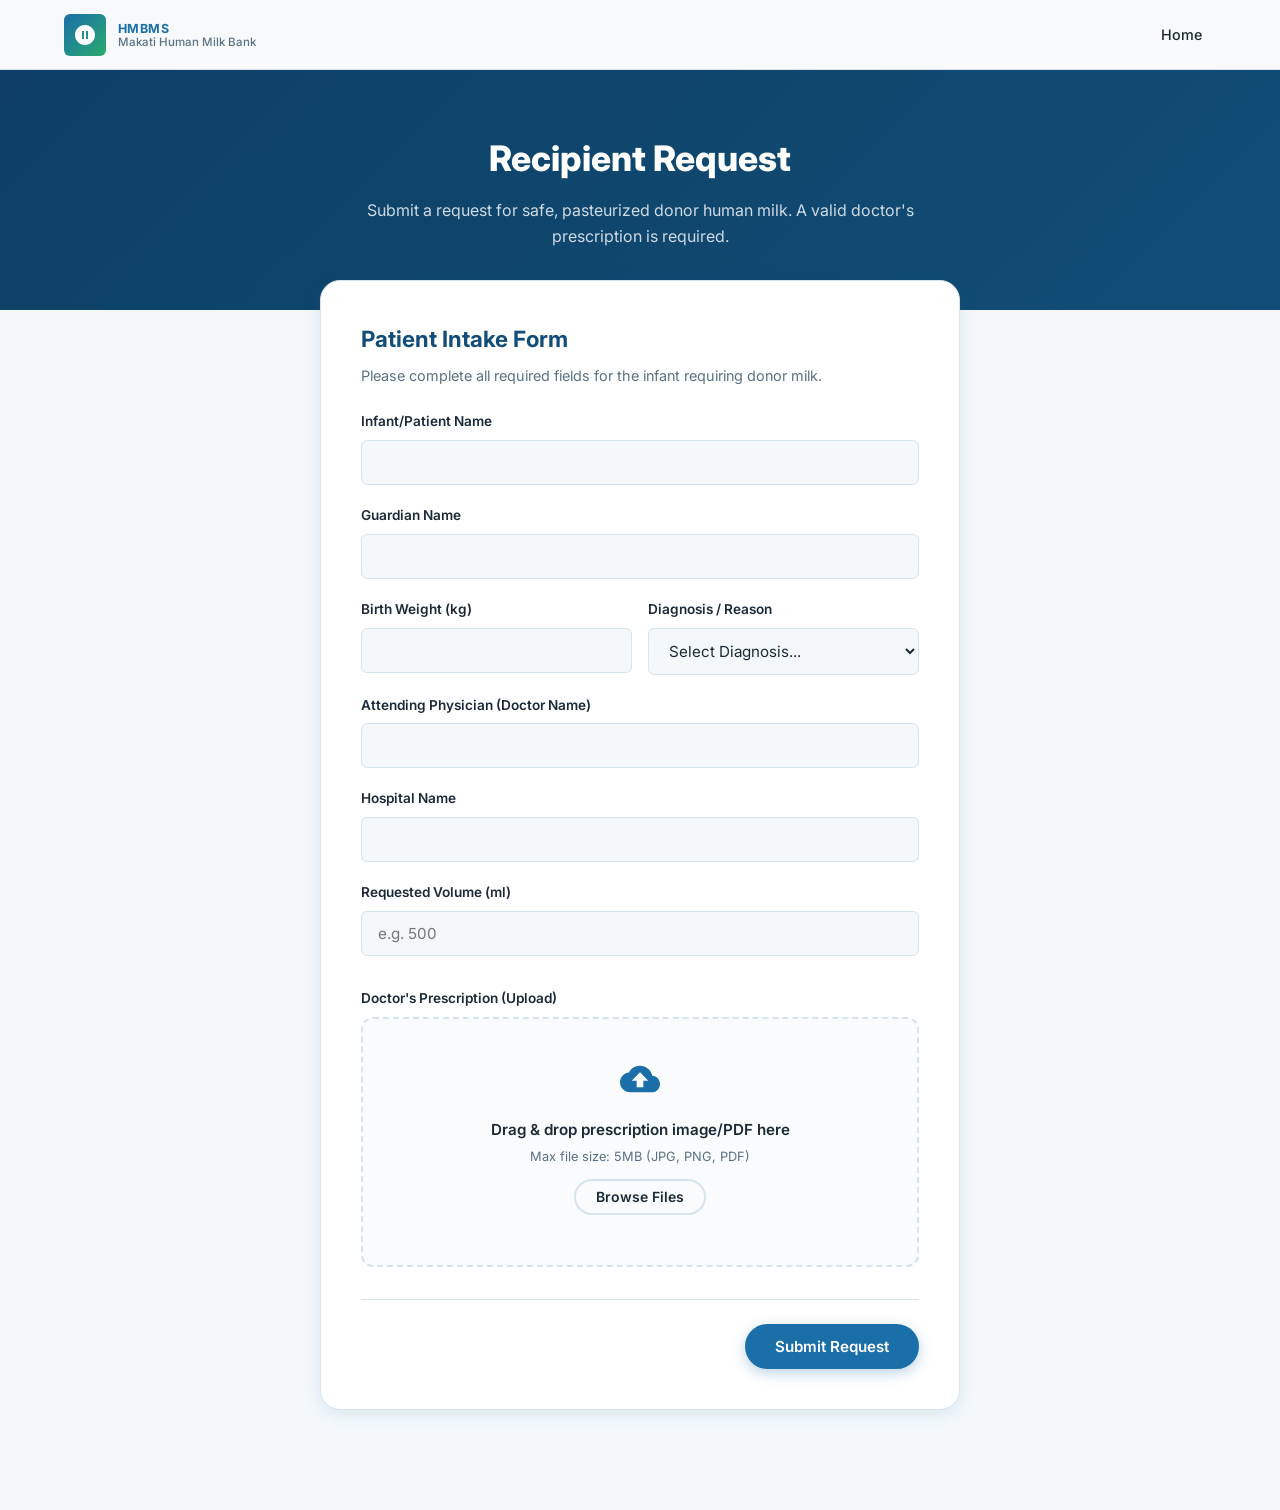
==== hmbms/frontend/recipient-request.html @ 72469253 "first commit" ====
<!DOCTYPE html>
<html lang="en">
<head>
  <meta charset="UTF-8" />
  <meta name="viewport" content="width=device-width, initial-scale=1.0" />
  <title>Request Milk — HMBMS</title>
  <link rel="stylesheet" href="assets/css/style.css" />
  <link rel="icon" type="image/svg+xml" href="data:image/svg+xml,<svg xmlns='http://www.w3.org/2000/svg' viewBox='0 0 100 100'><text y='.9em' font-size='90'>🍼</text></svg>" />
</head>
<body>

  <!-- ─── NAVBAR (Simplified) ─────────────────────────────────── -->
  <nav class="navbar" id="main-navbar">
    <div class="container nav-inner">
      <a href="index.html" class="nav-brand">
        <div class="nav-logo-icon">
          <svg viewBox="0 0 24 24" xmlns="http://www.w3.org/2000/svg" fill="#fff"><path d="M12 2C6.48 2 2 6.48 2 12s4.48 10 10 10 10-4.48 10-10S17.52 2 12 2zm-1 14H9V8h2v8zm4 0h-2V8h2v8z"/></svg>
        </div>
        <div class="nav-brand-text">
          <span class="nav-system-name">HMBMS</span>
          <span class="nav-org-name">Makati Human Milk Bank</span>
        </div>
      </a>
      <ul class="nav-links">
        <li><a href="index.html">Home</a></li>
      </ul>
    </div>
  </nav>

  <!-- ─── PAGE HEADER ─────────────────────────────────────────── -->
  <header class="page-header" style="background: linear-gradient(135deg, var(--clr-hero-bg) 0%, #114d78 100%);">
    <div class="container">
      <h1>Recipient Request</h1>
      <p>Submit a request for safe, pasteurized donor human milk. A valid doctor's prescription is required.</p>
    </div>
  </header>

  <!-- ─── INTAKE FORM ─────────────────────────────────────────── -->
  <main class="container page-content">
    <div class="form-card">
      <h2 class="form-section-title">Patient Intake Form</h2>
      <p class="form-section-desc">Please complete all required fields for the infant requiring donor milk.</p>
      
      <form id="recipient-form">
        <!-- Patient Info -->
        <div class="form-group">
          <label class="form-label">Infant/Patient Name</label>
          <input type="text" class="form-control" required />
        </div>
        <div class="form-group">
          <label class="form-label">Guardian Name</label>
          <input type="text" class="form-control" required />
        </div>

        <div style="display: grid; grid-template-columns: 1fr 1fr; gap: 16px;">
          <div class="form-group">
            <label class="form-label">Birth Weight (kg)</label>
            <input type="number" step="0.01" min="0" class="form-control" id="birth-weight" required />
          </div>
          <div class="form-group">
            <label class="form-label">Diagnosis / Reason</label>
            <select class="form-control" required>
              <option value="">Select Diagnosis...</option>
              <option value="prematurity">Prematurity</option>
              <option value="nicu">NICU Confinement</option>
              <option value="maternal">Maternal Complication</option>
              <option value="other">Other</option>
            </select>
          </div>
        </div>

        <!-- Medical Info -->
        <div class="form-group">
          <label class="form-label">Attending Physician (Doctor Name)</label>
          <input type="text" class="form-control" required />
        </div>
        <div class="form-group">
          <label class="form-label">Hospital Name</label>
          <input type="text" class="form-control" required />
        </div>

        <!-- Volume Request & Quote Box -->
        <div class="form-group">
          <label class="form-label">Requested Volume (ml)</label>
          <input type="number" id="volume-input" class="form-control" min="50" max="2000" placeholder="e.g. 500" required />
        </div>

        <!-- Interactive Quote Box -->
        <div class="quote-box" id="quote-box" style="display: none;">
          <div class="quote-header">Estimated Processing Fee</div>
          <div class="quote-amount" id="quote-amount">₱0.00</div>
          <div class="quote-desc">Subsidized rate for pasteurization and lab testing.</div>
        </div>

        <!-- Prescription Vault Dropzone -->
        <div class="form-group" style="margin-top: 32px;">
          <label class="form-label">Doctor's Prescription (Upload)</label>
          <div class="file-drop-zone" id="file-drop-zone">
            <svg viewBox="0 0 24 24" width="40" height="40" fill="var(--clr-primary)"><path d="M19.35 10.04C18.67 6.59 15.64 4 12 4 9.11 4 6.6 5.64 5.36 8.04 2.34 8.36 0 10.91 0 14c0 3.31 2.69 6 6 6h13c2.76 0 5-2.24 5-5 0-2.64-2.05-4.78-4.65-4.96zM14 13v4h-4v-4H7l5-5 5 5h-3z"/></svg>
            <div class="drop-zone-text">Drag & drop prescription image/PDF here</div>
            <div class="drop-zone-hint">Max file size: 5MB (JPG, PNG, PDF)</div>
            <input type="file" id="prescription-upload" accept="image/*,application/pdf" style="display: none;" />
            <button type="button" class="btn btn-outline-dark btn-sm" onclick="document.getElementById('prescription-upload').click()" style="margin-top: 12px;">Browse Files</button>
            <div id="file-name-display" style="margin-top: 10px; font-weight: 600; color: var(--clr-primary);"></div>
          </div>
        </div>

        <!-- Submit -->
        <div class="form-actions right">
          <button type="button" class="btn btn-primary" id="btn-submit-request">Submit Request</button>
        </div>

      </form>

      <!-- Success View -->
      <div id="request-success" style="display: none; text-align: center; padding: 40px 0;">
        <div style="margin: 0 auto 24px; width: 64px; height: 64px; background: var(--clr-accent-light); border-radius: 50%; display: flex; align-items: center; justify-content: center;">
          <svg viewBox="0 0 24 24" width="32" height="32" fill="var(--clr-accent)"><path d="M9 16.2L4.8 12l-1.4 1.4L9 19 21 7l-1.4-1.4L9 16.2z"/></svg>
        </div>
        <h2 class="form-section-title">Request Submitted</h2>
        <p class="form-section-desc">Your tracking code is <strong>MHB-REQ-9082</strong>. You will be notified once the request is approved.</p>
        <a href="index.html" class="btn btn-outline-dark">Return Home</a>
      </div>

    </div>
  </main>

  <script>
    // Volume -> Quote Calculation
    const volumeInput = document.getElementById('volume-input');
    const quoteBox = document.getElementById('quote-box');
    const quoteAmount = document.getElementById('quote-amount');

    // Prevent non-numeric characters via regex oninput
    volumeInput.addEventListener('input', (e) => {
      e.target.value = e.target.value.replace(/[^0-9]/g, '');
      const vol = parseInt(e.target.value);
      if (vol > 0) {
        quoteBox.style.display = 'block';
        // Mock fee calculation: 2 pesos per ml
        const fee = vol * 2.0; 
        quoteAmount.textContent = '₱' + fee.toLocaleString('en-US', {minimumFractionDigits: 2});
      } else {
        quoteBox.style.display = 'none';
      }
    });

    // Prevent negative numbers on the birth weight
    document.getElementById('birth-weight').addEventListener('input', (e) => {
      if(e.target.value < 0) e.target.value = 0;
    });

    // Dropzone Logic
    const dropZone = document.getElementById('file-drop-zone');
    const fileInput = document.getElementById('prescription-upload');
    const fileNameDisplay = document.getElementById('file-name-display');

    dropZone.addEventListener('dragover', (e) => {
      e.preventDefault();
      dropZone.classList.add('dragover');
    });

    dropZone.addEventListener('dragleave', () => {
      dropZone.classList.remove('dragover');
    });

    dropZone.addEventListener('drop', (e) => {
      e.preventDefault();
      dropZone.classList.remove('dragover');
      if(e.dataTransfer.files.length) {
        fileInput.files = e.dataTransfer.files;
        updateFileName();
      }
    });

    fileInput.addEventListener('change', updateFileName);

    function updateFileName() {
      if(fileInput.files.length > 0) {
        fileNameDisplay.textContent = fileInput.files[0].name;
      }
    }

    // Submit Logic
    document.getElementById('btn-submit-request').addEventListener('click', () => {
      document.getElementById('recipient-form').style.display = 'none';
      document.querySelector('.form-section-title').style.display = 'none';
      document.querySelector('.form-section-desc').style.display = 'none';
      document.getElementById('request-success').style.display = 'block';
    });
  </script>
</body>
</html>
---- hmbms/frontend/assets/css/style.css ----
/* ============================================================
   HMBMS — Human Milk Bank Management System
   Shared Stylesheet — Stage 1
   Color Palette: Medical / Healthcare (whites, soft blues, greens)
   Font: Inter (Google Fonts)
   ============================================================ */

@import url('https://fonts.googleapis.com/css2?family=Inter:wght@300;400;500;600;700;800&display=swap');

/* ── CSS Custom Properties ─────────────────────────────────── */
:root {
  --clr-primary:       #1a6fa8;   /* Deep medical blue         */
  --clr-primary-light: #2e8ecf;   /* Mid blue                  */
  --clr-primary-dark:  #114d78;   /* Dark blue                 */
  --clr-accent:        #2aab6f;   /* Soft healthcare green     */
  --clr-accent-light:  #e6f7f0;   /* Light green tint          */
  --clr-accent-dark:   #1e8054;   /* Dark green                */
  --clr-bg:            #f4f8fb;   /* Off-white blue background */
  --clr-surface:       #ffffff;   /* Card / surface white      */
  --clr-text:          #1c2a38;   /* Dark readable text        */
  --clr-text-muted:    #5a7184;   /* Secondary text            */
  --clr-border:        #d6e4ee;   /* Soft border               */
  --clr-hero-bg:       #0d3f63;   /* Deep hero overlay         */
  --clr-error:         #d9534f;   /* Error red                 */
  --clr-warning:       #e6920a;   /* Warning amber             */

  --shadow-sm: 0 1px 4px rgba(26,111,168,0.08);
  --shadow-md: 0 4px 16px rgba(26,111,168,0.12);
  --shadow-lg: 0 8px 32px rgba(26,111,168,0.18);

  --radius-sm: 6px;
  --radius-md: 12px;
  --radius-lg: 20px;
  --radius-pill: 50px;

  --transition: 0.25s ease;
  --nav-height: 70px;
}

/* ── Reset & Base ───────────────────────────────────────────── */
*, *::before, *::after {
  box-sizing: border-box;
  margin: 0;
  padding: 0;
}

html {
  scroll-behavior: smooth;
  font-size: 16px;
}

body {
  font-family: 'Inter', system-ui, -apple-system, sans-serif;
  background-color: var(--clr-bg);
  color: var(--clr-text);
  line-height: 1.6;
  min-height: 100vh;
}

img {
  max-width: 100%;
  display: block;
}

a {
  color: var(--clr-primary);
  text-decoration: none;
  transition: color var(--transition);
}

a:hover {
  color: var(--clr-primary-dark);
}

ul {
  list-style: none;
}

/* ── Layout Utilities ───────────────────────────────────────── */
.container {
  width: 100%;
  max-width: 1200px;
  margin: 0 auto;
  padding: 0 24px;
}

.section {
  padding: 90px 0;
}

.section-alt {
  background-color: var(--clr-surface);
}

.section-title {
  font-size: 2rem;
  font-weight: 700;
  color: var(--clr-primary-dark);
  margin-bottom: 12px;
  letter-spacing: -0.02em;
}

.section-subtitle {
  font-size: 1.05rem;
  color: var(--clr-text-muted);
  max-width: 620px;
  margin-bottom: 52px;
  line-height: 1.7;
}

.section-header {
  margin-bottom: 0;
}

/* ── Buttons ────────────────────────────────────────────────── */
.btn {
  display: inline-flex;
  align-items: center;
  gap: 8px;
  padding: 13px 28px;
  border-radius: var(--radius-pill);
  font-family: 'Inter', sans-serif;
  font-size: 0.95rem;
  font-weight: 600;
  cursor: pointer;
  border: 2px solid transparent;
  transition: all var(--transition);
  text-decoration: none;
  line-height: 1;
}

.btn-primary {
  background: var(--clr-primary);
  color: #fff;
  border-color: var(--clr-primary);
  box-shadow: 0 4px 14px rgba(26,111,168,0.30);
}

.btn-primary:hover {
  background: var(--clr-primary-dark);
  border-color: var(--clr-primary-dark);
  color: #fff;
  transform: translateY(-2px);
  box-shadow: 0 6px 20px rgba(26,111,168,0.40);
}

.btn-accent {
  background: var(--clr-accent);
  color: #fff;
  border-color: var(--clr-accent);
  box-shadow: 0 4px 14px rgba(42,171,111,0.30);
}

.btn-accent:hover {
  background: var(--clr-accent-dark);
  border-color: var(--clr-accent-dark);
  color: #fff;
  transform: translateY(-2px);
  box-shadow: 0 6px 20px rgba(42,171,111,0.40);
}

.btn-outline {
  background: transparent;
  color: #fff;
  border-color: rgba(255,255,255,0.75);
}

.btn-outline:hover {
  background: rgba(255,255,255,0.15);
  border-color: #fff;
  color: #fff;
  transform: translateY(-2px);
}

.btn-sm {
  padding: 9px 20px;
  font-size: 0.875rem;
}

/* ── NAVBAR ─────────────────────────────────────────────────── */
.navbar {
  position: fixed;
  top: 0;
  left: 0;
  width: 100%;
  height: var(--nav-height);
  background: rgba(255,255,255,0.97);
  backdrop-filter: blur(12px);
  -webkit-backdrop-filter: blur(12px);
  border-bottom: 1px solid var(--clr-border);
  z-index: 1000;
  transition: box-shadow var(--transition);
}

.navbar.scrolled {
  box-shadow: var(--shadow-md);
}

.nav-inner {
  display: flex;
  align-items: center;
  justify-content: space-between;
  height: var(--nav-height);
}

.nav-brand {
  display: flex;
  align-items: center;
  gap: 12px;
  text-decoration: none;
}

.nav-logo-icon {
  width: 42px;
  height: 42px;
  background: linear-gradient(135deg, var(--clr-primary), var(--clr-accent));
  border-radius: var(--radius-sm);
  display: flex;
  align-items: center;
  justify-content: center;
  flex-shrink: 0;
}

.nav-logo-icon svg {
  width: 24px;
  height: 24px;
  fill: #fff;
}

.nav-brand-text {
  display: flex;
  flex-direction: column;
}

.nav-system-name {
  font-size: 0.78rem;
  font-weight: 700;
  color: var(--clr-primary);
  letter-spacing: 0.04em;
  text-transform: uppercase;
  line-height: 1.1;
}

.nav-org-name {
  font-size: 0.72rem;
  font-weight: 500;
  color: var(--clr-text-muted);
  line-height: 1.1;
}

.nav-links {
  display: flex;
  align-items: center;
  gap: 6px;
}

.nav-links a {
  padding: 8px 14px;
  border-radius: var(--radius-sm);
  font-size: 0.9rem;
  font-weight: 500;
  color: var(--clr-text);
  transition: all var(--transition);
}

.nav-links a:hover {
  background: var(--clr-bg);
  color: var(--clr-primary);
}

.nav-links a.active {
  color: var(--clr-primary);
  font-weight: 600;
}

.nav-login-btn {
  background: var(--clr-primary) !important;
  color: #fff !important;
  padding: 9px 22px !important;
  border-radius: var(--radius-pill) !important;
  box-shadow: 0 3px 10px rgba(26,111,168,0.25);
}

.nav-login-btn:hover {
  background: var(--clr-primary-dark) !important;
  color: #fff !important;
  transform: translateY(-1px);
  box-shadow: 0 5px 14px rgba(26,111,168,0.35) !important;
}

/* Hamburger */
.nav-toggle {
  display: none;
  flex-direction: column;
  justify-content: center;
  align-items: center;
  width: 40px;
  height: 40px;
  cursor: pointer;
  gap: 5px;
  background: none;
  border: none;
  padding: 4px;
  border-radius: var(--radius-sm);
  transition: background var(--transition);
}

.nav-toggle:hover {
  background: var(--clr-bg);
}

.nav-toggle span {
  display: block;
  width: 22px;
  height: 2px;
  background: var(--clr-text);
  border-radius: 2px;
  transition: all var(--transition);
}

.nav-toggle.open span:nth-child(1) {
  transform: translateY(7px) rotate(45deg);
}

.nav-toggle.open span:nth-child(2) {
  opacity: 0;
}

.nav-toggle.open span:nth-child(3) {
  transform: translateY(-7px) rotate(-45deg);
}

/* ── HERO SECTION ───────────────────────────────────────────── */
.hero {
  position: relative;
  min-height: 100vh;
  display: flex;
  align-items: center;
  background: linear-gradient(135deg, var(--clr-hero-bg) 0%, var(--clr-primary) 55%, #1e7a5a 100%);
  overflow: hidden;
  padding-top: var(--nav-height);
}

.hero-bg-img {
  position: absolute;
  inset: 0;
  width: 100%;
  height: 100%;
  object-fit: cover;
  opacity: 0.18;
  mix-blend-mode: luminosity;
}

.hero-pattern {
  position: absolute;
  inset: 0;
  background-image:
    radial-gradient(circle at 20% 50%, rgba(255,255,255,0.04) 0%, transparent 50%),
    radial-gradient(circle at 80% 20%, rgba(42,171,111,0.15) 0%, transparent 40%),
    radial-gradient(circle at 60% 80%, rgba(26,111,168,0.10) 0%, transparent 40%);
}

.hero-inner {
  position: relative;
  z-index: 2;
  display: grid;
  grid-template-columns: 1fr 1fr;
  gap: 60px;
  align-items: center;
  padding: 80px 0;
}

.hero-badge {
  display: inline-flex;
  align-items: center;
  gap: 8px;
  background: rgba(255,255,255,0.12);
  border: 1px solid rgba(255,255,255,0.20);
  border-radius: var(--radius-pill);
  padding: 6px 16px;
  font-size: 0.8rem;
  font-weight: 600;
  color: rgba(255,255,255,0.90);
  letter-spacing: 0.05em;
  text-transform: uppercase;
  margin-bottom: 20px;
}

.hero-badge-dot {
  width: 7px;
  height: 7px;
  background: var(--clr-accent);
  border-radius: 50%;
  animation: pulse 2s infinite;
}

@keyframes pulse {
  0%, 100% { opacity: 1; transform: scale(1); }
  50%       { opacity: 0.6; transform: scale(1.4); }
}

.hero-headline {
  font-size: clamp(2.4rem, 5vw, 3.6rem);
  font-weight: 800;
  color: #ffffff;
  line-height: 1.15;
  letter-spacing: -0.03em;
  margin-bottom: 20px;
}

.hero-headline .highlight {
  color: #7eebbf;
  position: relative;
}

.hero-subtitle {
  font-size: 1.05rem;
  color: rgba(255,255,255,0.80);
  max-width: 520px;
  line-height: 1.75;
  margin-bottom: 36px;
}

.hero-cta {
  display: flex;
  gap: 14px;
  flex-wrap: wrap;
  margin-bottom: 32px;
}

.tracking-widget {
  background: rgba(255,255,255,0.1);
  border: 1px solid rgba(255,255,255,0.2);
  border-radius: var(--radius-md);
  padding: 16px 20px;
  margin-bottom: 48px;
  max-width: 520px;
  backdrop-filter: blur(8px);
}

.tracking-widget-title {
  color: #fff;
  font-size: 0.85rem;
  font-weight: 600;
  margin-bottom: 12px;
  text-transform: uppercase;
  letter-spacing: 0.05em;
}

.tracking-input-group {
  display: flex;
  gap: 10px;
}

.tracking-input-group .form-control {
  flex: 1;
  padding: 10px 16px;
  border-radius: var(--radius-sm);
  border: 1px solid rgba(255,255,255,0.3);
  background: rgba(255,255,255,0.9);
  color: var(--clr-text);
  font-size: 0.95rem;
  outline: none;
}

.tracking-input-group .form-control:focus {
  border-color: var(--clr-accent);
  box-shadow: 0 0 0 3px rgba(42,171,111,0.2);
}

.tracking-error {
  color: #ffd966;
  font-size: 0.8rem;
  margin-top: 8px;
}

.hero-stats {
  display: flex;
  gap: 32px;
  flex-wrap: wrap;
}

.hero-stat {
  display: flex;
  flex-direction: column;
}

.hero-stat-value {
  font-size: 1.8rem;
  font-weight: 800;
  color: #fff;
  line-height: 1;
}

.hero-stat-label {
  font-size: 0.78rem;
  color: rgba(255,255,255,0.65);
  font-weight: 500;
  margin-top: 4px;
}

/* Hero Visual Panel */
.hero-visual {
  position: relative;
  display: flex;
  justify-content: center;
  align-items: center;
}

.hero-card {
  background: rgba(255,255,255,0.10);
  border: 1px solid rgba(255,255,255,0.18);
  border-radius: var(--radius-lg);
  backdrop-filter: blur(16px);
  padding: 32px;
  width: 100%;
  max-width: 400px;
  box-shadow: 0 20px 60px rgba(0,0,0,0.25);
}

.hero-card-header {
  display: flex;
  align-items: center;
  gap: 12px;
  margin-bottom: 24px;
  padding-bottom: 16px;
  border-bottom: 1px solid rgba(255,255,255,0.15);
}

.hero-card-icon {
  width: 44px;
  height: 44px;
  background: linear-gradient(135deg, var(--clr-accent), #1e8054);
  border-radius: var(--radius-sm);
  display: flex;
  align-items: center;
  justify-content: center;
}

.hero-card-icon svg {
  width: 22px;
  height: 22px;
  fill: #fff;
}

.hero-card-title {
  font-size: 0.9rem;
  font-weight: 700;
  color: #fff;
}

.hero-card-subtitle {
  font-size: 0.75rem;
  color: rgba(255,255,255,0.60);
}

.hero-process-step {
  display: flex;
  align-items: center;
  gap: 14px;
  padding: 12px 0;
  border-bottom: 1px solid rgba(255,255,255,0.08);
  animation: fadeInUp 0.5s ease both;
}

.hero-process-step:last-child {
  border-bottom: none;
}

.step-num {
  width: 30px;
  height: 30px;
  background: rgba(255,255,255,0.12);
  border-radius: 50%;
  display: flex;
  align-items: center;
  justify-content: center;
  font-size: 0.75rem;
  font-weight: 700;
  color: #fff;
  flex-shrink: 0;
}

.step-num.done {
  background: var(--clr-accent);
}

.step-num.active {
  background: var(--clr-warning);
}

.step-content {
  flex: 1;
}

.step-label {
  font-size: 0.82rem;
  font-weight: 600;
  color: #fff;
}

.step-desc {
  font-size: 0.72rem;
  color: rgba(255,255,255,0.55);
}

.step-status {
  font-size: 0.7rem;
  font-weight: 600;
  padding: 3px 10px;
  border-radius: var(--radius-pill);
}

.status-done    { background: rgba(42,171,111,0.25); color: #7eebbf; }
.status-active  { background: rgba(255,200,0,0.20);  color: #ffd966; }
.status-pending { background: rgba(255,255,255,0.10); color: rgba(255,255,255,0.50); }

/* ── PAGE LAYOUTS & FORMS ────────────────────────────────────── */
.page-header {
  background: var(--clr-hero-bg);
  padding: calc(var(--nav-height) + 60px) 0 60px;
  text-align: center;
  color: #fff;
}

.page-header h1 {
  font-size: 2.2rem;
  font-weight: 800;
  margin-bottom: 12px;
}

.page-header p {
  color: rgba(255,255,255,0.8);
  max-width: 600px;
  margin: 0 auto;
}

.page-content {
  padding: 60px 24px;
}

.form-card {
  background: var(--clr-surface);
  border-radius: var(--radius-lg);
  box-shadow: var(--shadow-md);
  padding: 40px;
  max-width: 640px;
  margin: -90px auto 40px;
  position: relative;
  border: 1px solid var(--clr-border);
}

.form-steps-indicator {
  display: flex;
  justify-content: center;
  gap: 40px;
  margin-bottom: 40px;
  border-bottom: 2px solid var(--clr-border);
  padding-bottom: 16px;
}

.step-indicator {
  font-weight: 600;
  color: var(--clr-text-muted);
  font-size: 0.95rem;
  position: relative;
}

.step-indicator.active {
  color: var(--clr-primary);
}

.step-indicator.active::after {
  content: '';
  position: absolute;
  bottom: -18px;
  left: 0;
  width: 100%;
  height: 2px;
  background: var(--clr-primary);
}

.form-section-title {
  font-size: 1.4rem;
  color: var(--clr-primary-dark);
  margin-bottom: 8px;
}

.form-section-desc {
  font-size: 0.9rem;
  color: var(--clr-text-muted);
  margin-bottom: 24px;
}

.form-group {
  margin-bottom: 20px;
}

.form-label {
  display: block;
  font-weight: 600;
  font-size: 0.85rem;
  margin-bottom: 8px;
  color: var(--clr-text);
}

.form-control {
  width: 100%;
  padding: 12px 16px;
  border-radius: var(--radius-sm);
  border: 1px solid var(--clr-border);
  background: var(--clr-bg);
  color: var(--clr-text);
  font-family: inherit;
  font-size: 0.95rem;
  transition: all var(--transition);
}

.form-control:focus {
  border-color: var(--clr-primary);
  outline: none;
  box-shadow: 0 0 0 3px rgba(26,111,168,0.15);
}

.exclusion-section {
  background: #fff5f5;
  border: 1px solid #ffd6d6;
  border-radius: var(--radius-md);
  padding: 20px;
  margin: 32px 0;
}

.exclusion-section h3 {
  color: var(--clr-error);
  font-size: 1rem;
  margin-bottom: 8px;
}

.exclusion-section p {
  font-size: 0.85rem;
  margin-bottom: 16px;
}

.checkbox-group {
  margin-bottom: 12px;
}

.checkbox-label {
  display: flex;
  align-items: flex-start;
  gap: 10px;
  font-size: 0.9rem;
  cursor: pointer;
}

.checkbox-label input {
  margin-top: 3px;
}

.alert {
  padding: 14px 20px;
  border-radius: var(--radius-sm);
  font-size: 0.85rem;
  margin-top: 20px;
}

.alert-danger {
  background: var(--clr-error);
  color: #fff;
}

.form-actions {
  margin-top: 32px;
  padding-top: 24px;
  border-top: 1px solid var(--clr-border);
}

.form-actions.right {
  display: flex;
  justify-content: flex-end;
}

.form-actions.flex-between {
  display: flex;
  justify-content: space-between;
  align-items: center;
}

.btn-outline-dark {
  background: transparent;
  border: 2px solid var(--clr-border);
  color: var(--clr-text);
}

.btn-outline-dark:hover {
  border-color: var(--clr-text-muted);
  background: var(--clr-bg);
}

/* Calendar Widget */
.calendar-widget {
  margin-top: 24px;
}

.calendar-ui-mock {
  border: 1px solid var(--clr-border);
  border-radius: var(--radius-md);
  overflow: hidden;
}

.calendar-header {
  display: flex;
  justify-content: space-between;
  align-items: center;
  padding: 16px;
  background: var(--clr-bg);
  font-weight: 600;
  border-bottom: 1px solid var(--clr-border);
}

.cal-nav {
  background: none;
  border: none;
  font-size: 1.2rem;
  cursor: pointer;
  color: var(--clr-primary);
}

.calendar-grid {
  display: grid;
  grid-template-columns: repeat(7, 1fr);
  text-align: center;
  padding: 16px;
  gap: 8px;
}

.cal-day-header {
  font-size: 0.75rem;
  color: var(--clr-text-muted);
  font-weight: 600;
  margin-bottom: 8px;
}

.cal-day {
  width: 32px;
  height: 32px;
  display: flex;
  align-items: center;
  justify-content: center;
  margin: 0 auto;
  border-radius: 50%;
  font-size: 0.85rem;
  cursor: pointer;
}

.cal-day.disabled {
  color: #ccc;
  cursor: not-allowed;
}

.cal-day.available {
  background: var(--clr-accent-light);
  color: var(--clr-accent-dark);
  font-weight: 600;
}

.cal-day.available:hover {
  background: var(--clr-accent);
  color: #fff;
}

.cal-day.selected {
  background: var(--clr-primary);
  color: #fff;
}

.time-slots {
  display: flex;
  gap: 10px;
  padding: 0 16px 16px;
}

.time-slot {
  flex: 1;
  text-align: center;
  padding: 8px;
  background: var(--clr-bg);
  border: 1px solid var(--clr-border);
  border-radius: var(--radius-sm);
  font-size: 0.8rem;
  font-weight: 600;
  cursor: pointer;
}

.time-slot:hover {
  border-color: var(--clr-primary);
}

.time-slot.selected {
  background: var(--clr-primary);
  color: #fff;
  border-color: var(--clr-primary);
}

/* Quote Box */
.quote-box {
  background: var(--clr-accent-light);
  border: 1px solid #c3ead8;
  border-radius: var(--radius-md);
  padding: 20px;
  margin-top: 20px;
  text-align: center;
  animation: fadeInUp 0.4s ease;
}

.quote-header {
  font-size: 0.85rem;
  font-weight: 600;
  color: var(--clr-accent-dark);
  text-transform: uppercase;
  letter-spacing: 0.05em;
  margin-bottom: 8px;
}

.quote-amount {
  font-size: 2.2rem;
  font-weight: 800;
  color: var(--clr-primary-dark);
  line-height: 1;
  margin-bottom: 8px;
}

.quote-desc {
  font-size: 0.8rem;
  color: var(--clr-text-muted);
}

/* File Drop Zone */
.file-drop-zone {
  border: 2px dashed var(--clr-border);
  border-radius: var(--radius-md);
  padding: 40px 20px;
  text-align: center;
  background: #fafbfc;
  transition: all var(--transition);
  cursor: pointer;
}

.file-drop-zone.dragover, .file-drop-zone:hover {
  background: var(--clr-bg);
  border-color: var(--clr-primary);
}

.drop-zone-text {
  font-size: 0.95rem;
  font-weight: 600;
  color: var(--clr-text);
  margin-top: 12px;
}

.drop-zone-hint {
  font-size: 0.8rem;
  color: var(--clr-text-muted);
  margin-top: 4px;
}

/* ── DASHBOARD LAYOUT ────────────────────────────────────────── */
.dashboard-body {
  background: var(--clr-bg);
  overflow: hidden;
}

.dashboard-layout {
  display: flex;
  height: 100vh;
}

/* Sidebar */
.sidebar {
  width: 260px;
  background: var(--clr-hero-bg);
  color: #fff;
  display: flex;
  flex-direction: column;
  flex-shrink: 0;
}

.sidebar-header {
  padding: 24px;
  display: flex;
  align-items: center;
  gap: 12px;
  border-bottom: 1px solid rgba(255,255,255,0.1);
}

.sidebar-nav {
  padding: 24px 16px;
  flex: 1;
  overflow-y: auto;
}

.sidebar-label {
  font-size: 0.75rem;
  font-weight: 600;
  color: rgba(255,255,255,0.5);
  text-transform: uppercase;
  letter-spacing: 0.05em;
  margin-bottom: 12px;
  padding-left: 12px;
}

.sidebar-link {
  display: flex;
  align-items: center;
  gap: 12px;
  padding: 12px;
  width: 100%;
  background: transparent;
  border: none;
  border-radius: var(--radius-sm);
  color: rgba(255,255,255,0.8);
  font-size: 0.95rem;
  font-family: inherit;
  font-weight: 500;
  cursor: pointer;
  text-decoration: none;
  transition: all var(--transition);
  text-align: left;
  margin-bottom: 4px;
}

.sidebar-link:hover {
  background: rgba(255,255,255,0.05);
  color: #fff;
}

.sidebar-link.active {
  background: var(--clr-primary);
  color: #fff;
  font-weight: 600;
}

.sidebar-footer {
  padding: 24px 16px;
  border-top: 1px solid rgba(255,255,255,0.1);
}

/* Dashboard Main Content */
.dashboard-main {
  flex: 1;
  display: flex;
  flex-direction: column;
  overflow: hidden;
}

.dashboard-header {
  height: var(--nav-height);
  background: var(--clr-surface);
  border-bottom: 1px solid var(--clr-border);
  display: flex;
  align-items: center;
  justify-content: space-between;
  padding: 0 32px;
  flex-shrink: 0;
}

.dashboard-header h2 {
  font-size: 1.2rem;
  color: var(--clr-primary-dark);
}

.user-profile {
  display: flex;
  align-items: center;
  gap: 12px;
  font-size: 0.9rem;
  font-weight: 500;
}

.avatar {
  width: 36px;
  height: 36px;
  background: var(--clr-accent-light);
  color: var(--clr-accent-dark);
  border-radius: 50%;
  display: flex;
  align-items: center;
  justify-content: center;
  font-weight: 700;
}

.dashboard-content {
  flex: 1;
  padding: 32px;
  overflow-y: auto;
}

/* Views & Cards */
.view-section {
  display: none;
  animation: fadeInUp 0.3s ease;
}

.view-section.active {
  display: block;
}

.dash-grid {
  display: grid;
  grid-template-columns: 1fr 1fr;
  gap: 24px;
}

.dash-card {
  background: var(--clr-surface);
  border: 1px solid var(--clr-border);
  border-radius: var(--radius-md);
  padding: 24px;
  box-shadow: var(--shadow-sm);
}

.dash-card-title {
  font-size: 1.1rem;
  color: var(--clr-primary-dark);
  margin-bottom: 6px;
}

.dash-card-desc {
  font-size: 0.85rem;
  color: var(--clr-text-muted);
  margin-bottom: 20px;
}

/* Batch List */
.batch-list {
  list-style: none;
  margin-bottom: 16px;
}

.batch-list li {
  padding: 10px;
  border-bottom: 1px solid var(--clr-border);
}

.batch-list li:last-child {
  border-bottom: none;
}

.batch-list label {
  display: flex;
  align-items: center;
  gap: 12px;
  font-size: 0.9rem;
  cursor: pointer;
}

/* Modal */
.modal-overlay {
  position: fixed;
  inset: 0;
  background: rgba(0,0,0,0.6);
  backdrop-filter: blur(4px);
  display: flex;
  align-items: center;
  justify-content: center;
  z-index: 9999;
}

.modal-box {
  background: var(--clr-surface);
  border-radius: var(--radius-md);
  padding: 32px;
  max-width: 480px;
  width: 90%;
  box-shadow: var(--shadow-lg);
  animation: fadeInUp 0.3s ease;
}

@keyframes fadeInUp {
  from { opacity: 0; transform: translateY(12px); }
  to   { opacity: 1; transform: translateY(0); }
}

.hero-process-step:nth-child(1) { animation-delay: 0.1s; }
.hero-process-step:nth-child(2) { animation-delay: 0.2s; }
.hero-process-step:nth-child(3) { animation-delay: 0.3s; }
.hero-process-step:nth-child(4) { animation-delay: 0.4s; }

/* Floating badges on hero */
.hero-float-badge {
  position: absolute;
  background: #fff;
  border-radius: var(--radius-md);
  padding: 10px 14px;
  box-shadow: var(--shadow-lg);
  display: flex;
  align-items: center;
  gap: 8px;
  font-size: 0.8rem;
  font-weight: 600;
  color: var(--clr-text);
  animation: float 3s ease-in-out infinite;
}

.hero-float-badge-icon {
  width: 28px;
  height: 28px;
  border-radius: 8px;
  display: flex;
  align-items: center;
  justify-content: center;
}

.hero-float-badge.badge-safe {
  top: -20px;
  right: -10px;
  animation-delay: 0s;
}

.hero-float-badge.badge-safe .hero-float-badge-icon {
  background: var(--clr-accent-light);
}

.hero-float-badge.badge-cold {
  bottom: 20px;
  left: -20px;
  animation-delay: 1.5s;
}

.hero-float-badge.badge-cold .hero-float-badge-icon {
  background: #e3f0fb;
}

@keyframes float {
  0%, 100% { transform: translateY(0); }
  50%       { transform: translateY(-8px); }
}

/* ── ABOUT SECTION ──────────────────────────────────────────── */
.about-grid {
  display: grid;
  grid-template-columns: 1fr 1fr;
  gap: 60px;
  align-items: center;
}

.about-text .section-title {
  margin-bottom: 16px;
}

.about-text p {
  color: var(--clr-text-muted);
  line-height: 1.8;
  margin-bottom: 16px;
}

.about-badges {
  display: flex;
  flex-wrap: wrap;
  gap: 10px;
  margin-top: 24px;
}

.about-badge {
  display: flex;
  align-items: center;
  gap: 8px;
  background: var(--clr-bg);
  border: 1px solid var(--clr-border);
  border-radius: var(--radius-pill);
  padding: 7px 14px;
  font-size: 0.8rem;
  font-weight: 600;
  color: var(--clr-primary);
}

.about-badge svg {
  width: 14px;
  height: 14px;
  fill: var(--clr-primary);
  flex-shrink: 0;
}

.about-visual {
  display: grid;
  grid-template-columns: 1fr 1fr;
  gap: 16px;
}

.about-stat-card {
  background: var(--clr-surface);
  border: 1px solid var(--clr-border);
  border-radius: var(--radius-md);
  padding: 24px 20px;
  text-align: center;
  box-shadow: var(--shadow-sm);
  transition: all var(--transition);
}

.about-stat-card:hover {
  box-shadow: var(--shadow-md);
  transform: translateY(-3px);
  border-color: var(--clr-primary-light);
}

.about-stat-card:nth-child(1) { grid-column: 1 / 3; }

.about-stat-icon {
  width: 52px;
  height: 52px;
  margin: 0 auto 12px;
  border-radius: var(--radius-md);
  display: flex;
  align-items: center;
  justify-content: center;
}

.about-stat-icon.blue  { background: #e3f0fb; }
.about-stat-icon.green { background: var(--clr-accent-light); }
.about-stat-icon.teal  { background: #e3f7f4; }

.about-stat-icon svg {
  width: 24px;
  height: 24px;
}

.about-stat-value {
  font-size: 1.7rem;
  font-weight: 800;
  color: var(--clr-primary-dark);
  line-height: 1;
}

.about-stat-label {
  font-size: 0.78rem;
  color: var(--clr-text-muted);
  margin-top: 4px;
  font-weight: 500;
}

/* ── HOW IT WORKS ───────────────────────────────────────────── */
.steps-grid {
  display: grid;
  grid-template-columns: repeat(4, 1fr);
  gap: 24px;
  position: relative;
}

.steps-grid::before {
  content: '';
  position: absolute;
  top: 36px;
  left: calc(12.5% + 24px);
  right: calc(12.5% + 24px);
  height: 2px;
  background: linear-gradient(to right, var(--clr-primary-light), var(--clr-accent));
  z-index: 0;
}

.step-card {
  background: var(--clr-surface);
  border: 1px solid var(--clr-border);
  border-radius: var(--radius-md);
  padding: 28px 22px;
  text-align: center;
  position: relative;
  z-index: 1;
  transition: all var(--transition);
  box-shadow: var(--shadow-sm);
}

.step-card:hover {
  box-shadow: var(--shadow-lg);
  transform: translateY(-6px);
  border-color: var(--clr-primary-light);
}

.step-number-wrap {
  width: 64px;
  height: 64px;
  margin: 0 auto 20px;
  border-radius: 50%;
  background: linear-gradient(135deg, var(--clr-primary), var(--clr-accent));
  display: flex;
  align-items: center;
  justify-content: center;
  font-size: 1.4rem;
  font-weight: 800;
  color: #fff;
  box-shadow: 0 4px 14px rgba(26,111,168,0.30);
  border: 3px solid var(--clr-surface);
  outline: 3px solid var(--clr-primary);
}

.step-card h3 {
  font-size: 1rem;
  font-weight: 700;
  color: var(--clr-primary-dark);
  margin-bottom: 10px;
}

.step-card p {
  font-size: 0.855rem;
  color: var(--clr-text-muted);
  line-height: 1.65;
}

.step-tag {
  display: inline-block;
  background: var(--clr-accent-light);
  color: var(--clr-accent-dark);
  font-size: 0.7rem;
  font-weight: 700;
  padding: 3px 10px;
  border-radius: var(--radius-pill);
  margin-top: 12px;
  letter-spacing: 0.03em;
}

/* ── PROGRAMS SECTION ───────────────────────────────────────── */
.programs-grid {
  display: grid;
  grid-template-columns: repeat(3, 1fr);
  gap: 28px;
}

.program-card {
  background: var(--clr-surface);
  border: 1px solid var(--clr-border);
  border-radius: var(--radius-lg);
  padding: 36px 28px;
  position: relative;
  overflow: hidden;
  transition: all var(--transition);
  box-shadow: var(--shadow-sm);
}

.program-card::before {
  content: '';
  position: absolute;
  top: 0;
  left: 0;
  right: 0;
  height: 4px;
}

.program-card:nth-child(1)::before { background: linear-gradient(90deg, var(--clr-primary), var(--clr-primary-light)); }
.program-card:nth-child(2)::before { background: linear-gradient(90deg, var(--clr-accent), #7eebbf); }
.program-card:nth-child(3)::before { background: linear-gradient(90deg, #e67e22, #f39c12); }

.program-card:hover {
  box-shadow: var(--shadow-lg);
  transform: translateY(-6px);
}

.program-icon-wrap {
  width: 64px;
  height: 64px;
  border-radius: var(--radius-md);
  display: flex;
  align-items: center;
  justify-content: center;
  margin-bottom: 20px;
  font-size: 2rem;
}

.program-card:nth-child(1) .program-icon-wrap { background: #e3f0fb; }
.program-card:nth-child(2) .program-icon-wrap { background: var(--clr-accent-light); }
.program-card:nth-child(3) .program-icon-wrap { background: #fef3e2; }

.program-card h3 {
  font-size: 1.2rem;
  font-weight: 700;
  color: var(--clr-primary-dark);
  margin-bottom: 6px;
}

.program-type-tag {
  display: inline-block;
  font-size: 0.7rem;
  font-weight: 700;
  letter-spacing: 0.05em;
  text-transform: uppercase;
  padding: 3px 10px;
  border-radius: var(--radius-pill);
  margin-bottom: 14px;
}

.program-card:nth-child(1) .program-type-tag { background: #e3f0fb; color: var(--clr-primary); }
.program-card:nth-child(2) .program-type-tag { background: var(--clr-accent-light); color: var(--clr-accent-dark); }
.program-card:nth-child(3) .program-type-tag { background: #fef3e2; color: #c0590e; }

.program-card p {
  font-size: 0.9rem;
  color: var(--clr-text-muted);
  line-height: 1.7;
}

.program-card-footer {
  margin-top: 20px;
  padding-top: 16px;
  border-top: 1px solid var(--clr-border);
  display: flex;
  align-items: center;
  justify-content: space-between;
}

.program-card-footer a {
  font-size: 0.82rem;
  font-weight: 600;
  color: var(--clr-primary);
  display: flex;
  align-items: center;
  gap: 4px;
  transition: gap var(--transition);
}

.program-card-footer a:hover {
  gap: 8px;
}

/* ── CONTACT / FOOTER ───────────────────────────────────────── */
.contact-section {
  background: linear-gradient(135deg, var(--clr-primary-dark) 0%, var(--clr-hero-bg) 100%);
  color: #fff;
  padding: 80px 0 0;
}

.contact-grid {
  display: grid;
  grid-template-columns: 1.5fr 1fr 1fr;
  gap: 48px;
  padding-bottom: 56px;
  border-bottom: 1px solid rgba(255,255,255,0.12);
}

.contact-brand .nav-system-name {
  color: rgba(255,255,255,0.9);
  font-size: 0.85rem;
}

.contact-brand .nav-org-name {
  color: rgba(255,255,255,0.55);
  font-size: 0.78rem;
}

.contact-brand-desc {
  font-size: 0.87rem;
  color: rgba(255,255,255,0.60);
  margin-top: 16px;
  line-height: 1.75;
}

.contact-col h4 {
  font-size: 0.85rem;
  font-weight: 700;
  color: rgba(255,255,255,0.50);
  letter-spacing: 0.08em;
  text-transform: uppercase;
  margin-bottom: 18px;
}

.contact-info-item {
  display: flex;
  align-items: flex-start;
  gap: 10px;
  margin-bottom: 14px;
}

.contact-info-icon {
  width: 18px;
  height: 18px;
  fill: var(--clr-accent);
  flex-shrink: 0;
  margin-top: 2px;
}

.contact-info-item span {
  font-size: 0.87rem;
  color: rgba(255,255,255,0.70);
  line-height: 1.5;
}

.contact-col ul li {
  margin-bottom: 10px;
}

.contact-col ul li a {
  font-size: 0.87rem;
  color: rgba(255,255,255,0.65);
  transition: color var(--transition);
}

.contact-col ul li a:hover {
  color: #fff;
}

.footer-bottom {
  display: flex;
  align-items: center;
  justify-content: space-between;
  padding: 20px 0;
  flex-wrap: wrap;
  gap: 12px;
}

.footer-bottom p {
  font-size: 0.82rem;
  color: rgba(255,255,255,0.45);
}

.footer-compliance {
  display: flex;
  gap: 16px;
  flex-wrap: wrap;
}

.compliance-tag {
  font-size: 0.72rem;
  font-weight: 600;
  color: rgba(255,255,255,0.45);
  background: rgba(255,255,255,0.07);
  padding: 4px 10px;
  border-radius: var(--radius-pill);
  border: 1px solid rgba(255,255,255,0.10);
}

/* ── LOGIN PAGE ─────────────────────────────────────────────── */
body.login-page {
  background: linear-gradient(135deg, var(--clr-hero-bg) 0%, var(--clr-primary) 50%, #1e7a5a 100%);
  min-height: 100vh;
  display: flex;
  flex-direction: column;
}

.login-page-wrap {
  display: flex;
  align-items: center;
  justify-content: center;
  flex: 1;
  padding: 100px 24px 40px;
}

.login-container {
  display: grid;
  grid-template-columns: 1.1fr 1fr;
  max-width: 960px;
  width: 100%;
  background: var(--clr-surface);
  border-radius: var(--radius-lg);
  overflow: hidden;
  box-shadow: 0 24px 80px rgba(0,0,0,0.35);
}

/* Login left panel */
.login-panel-left {
  background: linear-gradient(160deg, var(--clr-primary-dark) 0%, var(--clr-primary) 60%, var(--clr-accent-dark) 100%);
  padding: 52px 44px;
  display: flex;
  flex-direction: column;
  justify-content: space-between;
  position: relative;
  overflow: hidden;
}

.login-panel-left::after {
  content: '';
  position: absolute;
  bottom: -60px;
  right: -60px;
  width: 220px;
  height: 220px;
  border-radius: 50%;
  background: rgba(255,255,255,0.05);
}

.login-panel-left::before {
  content: '';
  position: absolute;
  top: -40px;
  left: -40px;
  width: 160px;
  height: 160px;
  border-radius: 50%;
  background: rgba(255,255,255,0.04);
}

.login-left-top {
  position: relative;
  z-index: 1;
}

.login-left-logo {
  display: flex;
  align-items: center;
  gap: 12px;
  margin-bottom: 36px;
}

.login-left-logo-icon {
  width: 48px;
  height: 48px;
  background: rgba(255,255,255,0.15);
  border-radius: var(--radius-sm);
  display: flex;
  align-items: center;
  justify-content: center;
  border: 1px solid rgba(255,255,255,0.20);
}

.login-left-logo-icon svg {
  width: 26px;
  height: 26px;
  fill: #fff;
}

.login-left-logo-text .nav-system-name {
  color: rgba(255,255,255,0.90);
  font-size: 0.8rem;
}

.login-left-logo-text .nav-org-name {
  color: rgba(255,255,255,0.55);
  font-size: 0.74rem;
}

.login-left-headline {
  font-size: 1.8rem;
  font-weight: 800;
  color: #fff;
  line-height: 1.25;
  margin-bottom: 14px;
  letter-spacing: -0.02em;
}

.login-left-desc {
  font-size: 0.88rem;
  color: rgba(255,255,255,0.70);
  line-height: 1.75;
}

.login-left-bottom {
  position: relative;
  z-index: 1;
  margin-top: 40px;
}

.login-role-list {
  display: flex;
  flex-direction: column;
  gap: 8px;
}

.login-role-item {
  display: flex;
  align-items: center;
  gap: 10px;
  padding: 10px 14px;
  background: rgba(255,255,255,0.08);
  border: 1px solid rgba(255,255,255,0.12);
  border-radius: var(--radius-sm);
  font-size: 0.82rem;
  font-weight: 500;
  color: rgba(255,255,255,0.85);
}

.role-dot {
  width: 7px;
  height: 7px;
  border-radius: 50%;
  flex-shrink: 0;
}

.role-dot.admin    { background: #ff9f43; }
.role-dot.medtech  { background: #54a0ff; }
.role-dot.nurse    { background: #7eebbf; }
.role-dot.donor    { background: #ff6b81; }
.role-dot.recipient { background: #a29bfe; }

/* Login right panel (form) */
.login-panel-right {
  padding: 52px 44px;
  display: flex;
  flex-direction: column;
  justify-content: center;
}

.login-form-title {
  font-size: 1.6rem;
  font-weight: 700;
  color: var(--clr-primary-dark);
  margin-bottom: 6px;
  letter-spacing: -0.02em;
}

.login-form-subtitle {
  font-size: 0.87rem;
  color: var(--clr-text-muted);
  margin-bottom: 32px;
  line-height: 1.6;
}

/* Info note */
.login-note {
  background: #eef6ff;
  border: 1px solid #c5dff5;
  border-left: 4px solid var(--clr-primary);
  border-radius: var(--radius-sm);
  padding: 12px 16px;
  margin-bottom: 28px;
  display: flex;
  align-items: flex-start;
  gap: 10px;
}

.login-note-icon {
  width: 18px;
  height: 18px;
  fill: var(--clr-primary);
  flex-shrink: 0;
  margin-top: 1px;
}

.login-note p {
  font-size: 0.8rem;
  color: var(--clr-primary-dark);
  line-height: 1.5;
  font-style: italic;
}

/* Form elements */
.form-group {
  margin-bottom: 20px;
}

.form-label {
  display: block;
  font-size: 0.85rem;
  font-weight: 600;
  color: var(--clr-text);
  margin-bottom: 7px;
}

.form-label .required-star {
  color: var(--clr-error);
  margin-left: 2px;
}

.input-wrap {
  position: relative;
}

.input-icon {
  position: absolute;
  left: 14px;
  top: 50%;
  transform: translateY(-50%);
  width: 18px;
  height: 18px;
  fill: var(--clr-text-muted);
  pointer-events: none;
  transition: fill var(--transition);
}

.form-input {
  width: 100%;
  padding: 13px 16px 13px 44px;
  font-family: 'Inter', sans-serif;
  font-size: 0.92rem;
  color: var(--clr-text);
  background: var(--clr-bg);
  border: 1.5px solid var(--clr-border);
  border-radius: var(--radius-md);
  outline: none;
  transition: all var(--transition);
}

.form-input::placeholder {
  color: #aabcc8;
}

.form-input:focus {
  border-color: var(--clr-primary);
  background: #fff;
  box-shadow: 0 0 0 3px rgba(26,111,168,0.12);
}

.form-input:focus + .input-icon,
.input-wrap:focus-within .input-icon {
  fill: var(--clr-primary);
}

/* Password toggle */
.password-toggle {
  position: absolute;
  right: 14px;
  top: 50%;
  transform: translateY(-50%);
  background: none;
  border: none;
  cursor: pointer;
  padding: 2px;
  display: flex;
  align-items: center;
}

.password-toggle svg {
  width: 18px;
  height: 18px;
  fill: var(--clr-text-muted);
  transition: fill var(--transition);
}

.password-toggle:hover svg {
  fill: var(--clr-primary);
}

.form-input.has-toggle {
  padding-right: 46px;
}

/* Forgot password */
.form-row-extras {
  display: flex;
  align-items: center;
  justify-content: flex-end;
  margin-bottom: 24px;
}

.forgot-link {
  font-size: 0.82rem;
  color: var(--clr-primary);
  font-weight: 500;
}

.forgot-link:hover {
  text-decoration: underline;
}

/* Submit button */
.btn-login {
  width: 100%;
  padding: 15px;
  background: linear-gradient(135deg, var(--clr-primary), var(--clr-primary-dark));
  color: #fff;
  border: none;
  border-radius: var(--radius-md);
  font-family: 'Inter', sans-serif;
  font-size: 1rem;
  font-weight: 700;
  cursor: pointer;
  transition: all var(--transition);
  box-shadow: 0 4px 16px rgba(26,111,168,0.30);
  display: flex;
  align-items: center;
  justify-content: center;
  gap: 8px;
}

.btn-login:hover {
  transform: translateY(-2px);
  box-shadow: 0 6px 22px rgba(26,111,168,0.42);
}

.btn-login:active {
  transform: translateY(0);
}

.btn-login svg {
  width: 18px;
  height: 18px;
  fill: #fff;
}

/* Register link */
.login-register-link {
  text-align: center;
  margin-top: 20px;
  font-size: 0.85rem;
  color: var(--clr-text-muted);
}

.login-register-link a {
  color: var(--clr-accent-dark);
  font-weight: 600;
}

.login-register-link a:hover {
  text-decoration: underline;
}

/* Login nav */
.login-navbar {
  position: fixed;
  top: 0;
  left: 0;
  width: 100%;
  height: var(--nav-height);
  background: rgba(255,255,255,0.07);
  backdrop-filter: blur(12px);
  -webkit-backdrop-filter: blur(12px);
  border-bottom: 1px solid rgba(255,255,255,0.12);
  z-index: 1000;
  display: flex;
  align-items: center;
}

.login-navbar .nav-inner {
  width: 100%;
  max-width: 1200px;
  margin: 0 auto;
  padding: 0 24px;
}

.login-nav-brand .nav-system-name {
  color: rgba(255,255,255,0.90);
}

.login-nav-brand .nav-org-name {
  color: rgba(255,255,255,0.55);
}

.login-nav-brand .nav-logo-icon {
  background: rgba(255,255,255,0.15);
  border: 1px solid rgba(255,255,255,0.20);
}

.login-back-home {
  display: flex;
  align-items: center;
  gap: 6px;
  font-size: 0.87rem;
  font-weight: 500;
  color: rgba(255,255,255,0.80);
  transition: color var(--transition);
}

.login-back-home:hover {
  color: #fff;
}

.login-back-home svg {
  width: 16px;
  height: 16px;
  fill: currentColor;
}

/* Login footer */
.login-footer {
  padding: 16px 24px;
  text-align: center;
  font-size: 0.78rem;
  color: rgba(255,255,255,0.35);
}

.login-footer a {
  color: rgba(255,255,255,0.50);
}

/* ── RESPONSIVE ─────────────────────────────────────────────── */

/* Tablet: ≤ 900px */
@media (max-width: 900px) {
  .hero-inner {
    grid-template-columns: 1fr;
    gap: 40px;
    padding: 60px 0;
  }

  .hero-visual {
    max-width: 480px;
    margin: 0 auto;
    width: 100%;
  }

  .hero-float-badge.badge-safe { top: -16px; right: 10px; }
  .hero-float-badge.badge-cold { bottom: 10px; left: 10px; }

  .about-grid {
    grid-template-columns: 1fr;
    gap: 36px;
  }

  .about-visual {
    max-width: 500px;
  }

  .steps-grid {
    grid-template-columns: 1fr 1fr;
    gap: 20px;
  }

  .steps-grid::before { display: none; }

  .programs-grid {
    grid-template-columns: 1fr;
    max-width: 500px;
    margin: 0 auto;
  }

  .contact-grid {
    grid-template-columns: 1fr 1fr;
  }

  .contact-brand {
    grid-column: 1 / 3;
  }

  /* Login responsive */
  .login-container {
    grid-template-columns: 1fr;
    max-width: 480px;
  }

  .login-panel-left {
    padding: 36px 32px;
  }

  .login-left-headline {
    font-size: 1.4rem;
  }

  .login-role-list {
    display: grid;
    grid-template-columns: 1fr 1fr;
  }
}

/* Mobile: ≤ 600px */
@media (max-width: 600px) {
  .section { padding: 64px 0; }

  .section-title  { font-size: 1.6rem; }
  .section-subtitle { font-size: 0.95rem; margin-bottom: 36px; }

  .nav-links { display: none; }
  .nav-toggle { display: flex; }

  /* Mobile nav open state */
  .nav-links.open {
    display: flex;
    flex-direction: column;
    position: fixed;
    top: var(--nav-height);
    left: 0;
    right: 0;
    background: rgba(255,255,255,0.98);
    backdrop-filter: blur(12px);
    padding: 16px 24px 24px;
    gap: 4px;
    border-bottom: 1px solid var(--clr-border);
    box-shadow: var(--shadow-md);
    z-index: 999;
  }

  .nav-links.open a {
    padding: 12px 14px;
    font-size: 1rem;
    border-radius: var(--radius-sm);
  }

  .nav-links.open .nav-login-btn {
    margin-top: 8px;
    text-align: center;
    justify-content: center;
  }

  .hero-headline { font-size: 2rem; }
  .hero-subtitle { font-size: 0.95rem; }
  .hero-cta { gap: 10px; }
  .hero-stats { gap: 20px; }
  .hero-stat-value { font-size: 1.4rem; }

  .hero-float-badge { display: none; }

  .steps-grid { grid-template-columns: 1fr; }
  .programs-grid { grid-template-columns: 1fr; }

  .contact-grid {
    grid-template-columns: 1fr;
    gap: 28px;
  }

  .contact-brand { grid-column: 1; }

  .footer-bottom {
    flex-direction: column;
    text-align: center;
    gap: 10px;
  }

  /* Login mobile */
  .login-page-wrap { padding: 90px 16px 32px; }
  .login-container  { border-radius: var(--radius-md); }
  .login-panel-left { display: none; }
  .login-panel-right { padding: 36px 28px; }
  .login-role-list { grid-template-columns: 1fr; }
}

/* ── Scroll-in animations ───────────────────────────────────── */
.reveal {
  opacity: 0;
  transform: translateY(24px);
  transition: opacity 0.6s ease, transform 0.6s ease;
}

.reveal.visible {
  opacity: 1;
  transform: translateY(0);
}

.reveal-delay-1 { transition-delay: 0.1s; }
.reveal-delay-2 { transition-delay: 0.2s; }
.reveal-delay-3 { transition-delay: 0.3s; }
.reveal-delay-4 { transition-delay: 0.4s; }
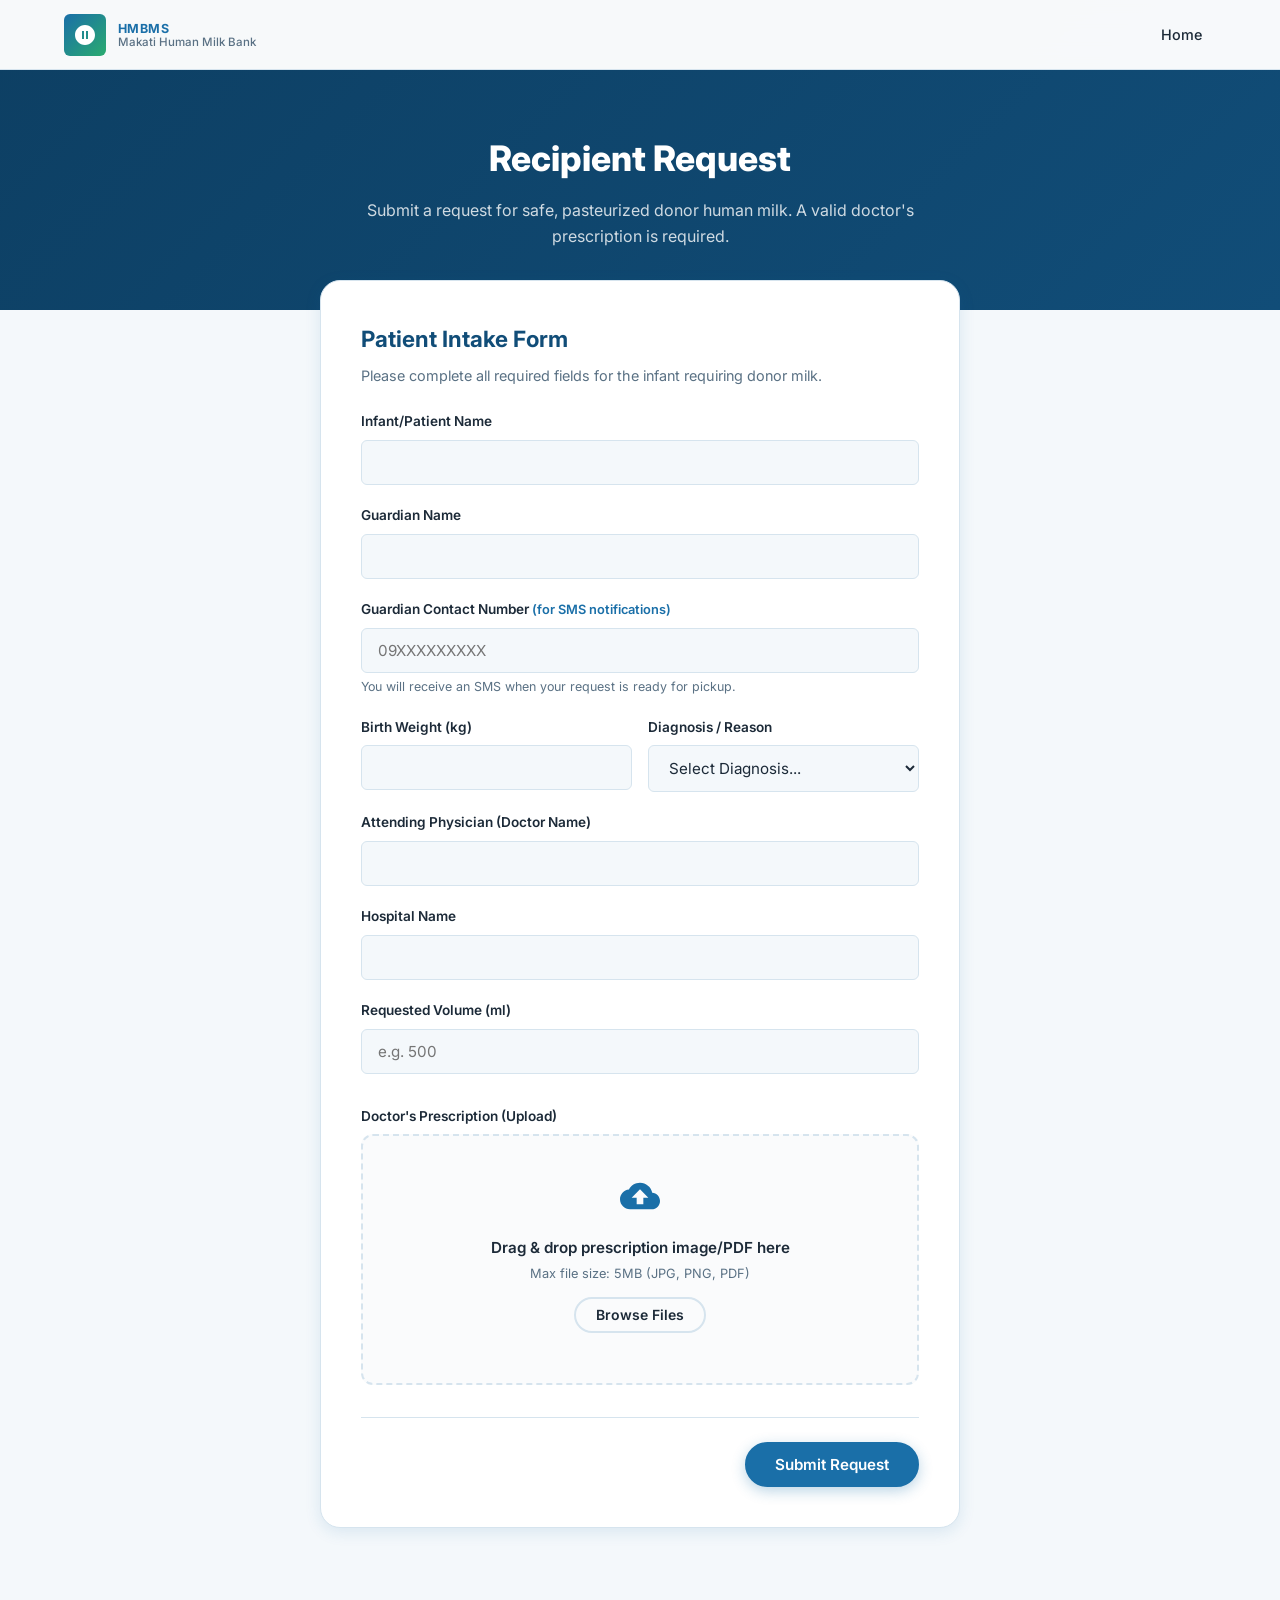
==== commit 8b6dda53: "Update: recipient request form with contact number field and validation" ====
--- a/hmbms/frontend/recipient-request.html
+++ b/hmbms/frontend/recipient-request.html
@@ -49,7 +49,12 @@
         </div>
         <div class="form-group">
           <label class="form-label">Guardian Name</label>
-          <input type="text" class="form-control" required />
+          <input type="text" class="form-control" id="guardian-name" required />
+        </div>
+        <div class="form-group">
+          <label class="form-label">Guardian Contact Number <span style="color: var(--clr-primary); font-size: 0.8rem;">(for SMS notifications)</span></label>
+          <input type="tel" class="form-control" id="guardian-contact" placeholder="09XXXXXXXXX" maxlength="11" pattern="09[0-9]{9}" required />
+          <small style="color: var(--clr-text-muted); font-size: 0.78rem; margin-top: 4px; display: block;">You will receive an SMS when your request is ready for pickup.</small>
         </div>
 
         <div style="display: grid; grid-template-columns: 1fr 1fr; gap: 16px;">
@@ -145,6 +150,22 @@
       }
     });
 
+    // Contact Number: only allow digits, enforce 09XXXXXXXXX format
+    const contactInput = document.getElementById('guardian-contact');
+    contactInput.addEventListener('input', (e) => {
+      e.target.value = e.target.value.replace(/[^0-9]/g, '');
+    });
+    contactInput.addEventListener('blur', (e) => {
+      const val = e.target.value;
+      if (val && (val.length !== 11 || !val.startsWith('09'))) {
+        e.target.style.borderColor = '#e74c3c';
+        e.target.title = 'Must be 11 digits starting with 09 (e.g. 09XXXXXXXXX)';
+      } else {
+        e.target.style.borderColor = '';
+        e.target.title = '';
+      }
+    });
+
     // Prevent negative numbers on the birth weight
     document.getElementById('birth-weight').addEventListener('input', (e) => {
       if(e.target.value < 0) e.target.value = 0;
--- a/hmbms/frontend/assets/css/style.css
+++ b/hmbms/frontend/assets/css/style.css
@@ -505,6 +505,7 @@
   display: flex;
   justify-content: center;
   align-items: center;
+  padding: 40px 30px; /* room for floating badges */
 }
 
 .hero-card {
@@ -1212,8 +1213,8 @@
 }
 
 .hero-float-badge.badge-safe {
-  top: -20px;
-  right: -10px;
+  top: 8px;
+  right: 8px;
   animation-delay: 0s;
 }
 
@@ -1222,8 +1223,8 @@
 }
 
 .hero-float-badge.badge-cold {
-  bottom: 20px;
-  left: -20px;
+  bottom: 8px;
+  left: 8px;
   animation-delay: 1.5s;
 }
 
